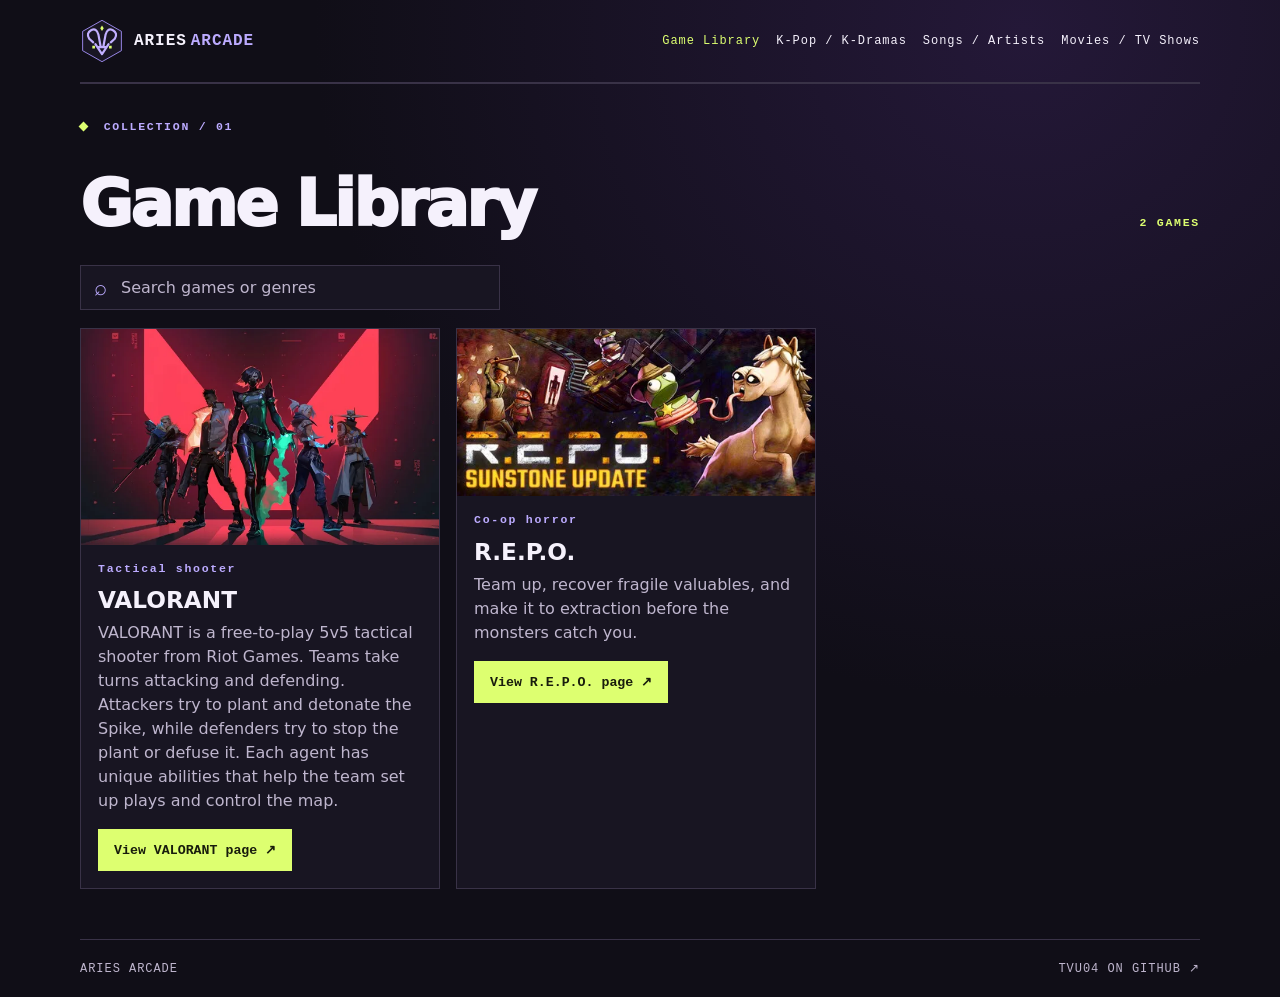
==== docs/game-library.html @ edb8a40a "Give each Aries Arcade collection its own page" ====
<!doctype html>
<html lang="en"><head><meta charset="utf-8"><meta name="viewport" content="width=device-width,initial-scale=1"><meta name="description" content="Aries Arcade, a personal collection of games, music, and shows by Tvu04."><meta name="theme-color" content="#100e17"><link rel="icon" href="logo.svg" type="image/svg+xml"><title>Game Library · Aries Arcade</title><link rel="stylesheet" href="style.css"><link rel="stylesheet" href="collections.css"></head>
<body><header class="shell top collections-top"><a class="brand" href="./"><img src="logo.svg" alt="" width="44" height="44"><span>ARIES<b>ARCADE</b></span></a><nav class="nav collections-nav" aria-label="Main navigation"><a href="game-library.html" aria-current="page">Game Library</a><a href="k-pop-k-dramas.html">K-Pop / K-Dramas</a><a href="songs-artists.html">Songs / Artists</a><a href="movies-tv.html">Movies / TV Shows</a></nav></header>
<main class="shell"><section class="library" id="library" aria-labelledby="library-title"><p class="eyebrow"><span></span> COLLECTION / 01</p><div class="library-head"><h1 class="collection-title" id="library-title">Game Library</h1><p class="count" id="count" aria-live="polite"></p></div><label class="search"><span aria-hidden="true">⌕</span><input id="search" type="search" placeholder="Search games or genres" aria-label="Search games or genres"></label><div class="catalog" id="catalog"></div><noscript><p><a href="valorant.html">VALORANT</a> · <a href="repo.html">R.E.P.O.</a></p></noscript></section></main><footer class="shell foot"><span>ARIES ARCADE</span><a href="https://github.com/Tvu04">TVU04 ON GITHUB ↗</a></footer><script src="games.js?v=valorant-cover"></script></body></html>
---- docs/style.css ----
:root{color-scheme:dark;--background:#100e17;--panel:#181522;--text:#f5f1fc;--muted:#bfb6ce;--lime:#ddff70;--purple:#bcabff;--line:#393247;--mono:ui-monospace,SFMono-Regular,Consolas,monospace}
*{box-sizing:border-box}html{scroll-behavior:smooth}body{margin:0;background:radial-gradient(ellipse at 80% 3%,#241838 0%,transparent 49%),var(--background);color:var(--text);font-family:system-ui,sans-serif}a{color:inherit;text-decoration:none}a:focus-visible,input:focus-visible{outline:2px solid var(--lime);outline-offset:5px}.shell{width:min(1120px,calc(100% - 48px));margin:auto}.top,.foot{display:flex;justify-content:space-between;align-items:center;gap:16px}.top{padding:19px 0;border-bottom:1px solid var(--line)}.brand{display:flex;align-items:center;gap:10px;font:800 1rem var(--mono);letter-spacing:.06em}.brand b{color:var(--purple);margin-left:.25em}.nav,.foot{font:.75rem var(--mono);letter-spacing:.08em}.nav span{color:var(--lime)}.hero{display:grid;grid-template-columns:1.1fr 1fr;gap:52px;align-items:center;padding:65px 0 64px}.eyebrow,.genre,.count,.emblem-tag{font:700 .72rem var(--mono);letter-spacing:.15em;color:var(--purple)}.eyebrow span{display:inline-block;width:7px;height:7px;background:var(--lime);margin-right:8px;transform:rotate(45deg)}h1,h2,h3,p{margin-top:0}h1{font-size:clamp(3.7rem,9vw,8.2rem);line-height:.79;letter-spacing:-.075em;margin:27px 0;font-weight:950}h1 em{font-style:normal;color:var(--purple)}.description{color:var(--muted);max-width:33ch;line-height:1.6;margin-bottom:25px}.button{display:inline-flex;gap:24px;background:var(--lime);color:#181c0c;font:800 .83rem var(--mono);padding:13px 16px}.button:hover{background:#efffb9}.emblem{position:relative;display:grid;place-items:center;aspect-ratio:1.18;border:1px solid var(--line);background:radial-gradient(ellipse,#553880aa,transparent 67%),repeating-linear-gradient(0deg,transparent 0 26px,#a994ff16 26px 27px),repeating-linear-gradient(90deg,transparent 0 26px,#a994ff16 26px 27px),#191424}.orbit{display:grid;place-items:center;width:76%;aspect-ratio:1;border:1px dashed #ae99f476;border-radius:50%;box-shadow:inset 0 0 0 15px #a994ff0c}.orbit img{width:64%;height:auto;filter:drop-shadow(0 0 24px #a994ff65)}.emblem-tag{position:absolute;bottom:11px;background:#191424;padding:5px 8px}.corner{position:absolute;width:15px;height:15px;border:solid var(--purple);border-width:0}.tl{top:0;left:0;border-top-width:2px;border-left-width:2px}.tr{top:0;right:0;border-top-width:2px;border-right-width:2px}.bl{bottom:0;left:0;border-bottom-width:2px;border-left-width:2px}.br{bottom:0;right:0;border-bottom-width:2px;border-right-width:2px}.library{border-top:1px solid var(--line);padding:36px 0 50px;scroll-margin-top:15px}.library-head{display:flex;justify-content:space-between;align-items:baseline;gap:10px}.library h2{font-size:clamp(2rem,5vw,3.6rem);letter-spacing:-.055em;margin-bottom:16px}.count{color:var(--lime);white-space:nowrap}.search{display:flex;align-items:center;gap:10px;background:var(--panel);border:1px solid var(--line);padding:8px 13px;max-width:420px;margin-bottom:18px}.search span{color:var(--purple);font-size:1.4rem}.search input{width:100%;border:0;background:transparent;color:var(--text);font:inherit;padding:4px}.search input::placeholder{color:var(--muted)}.catalog{display:grid;grid-template-columns:repeat(auto-fit,minmax(min(100%,275px),360px));gap:16px}.game{border:1px solid var(--line);background:var(--panel);overflow:hidden}.game-art{display:grid;place-items:center;min-height:120px;background:repeating-linear-gradient(135deg,transparent 0 12px,#ff71871a 12px 13px),linear-gradient(120deg,#321b36,#7d283e);color:#ff93a3;font-size:4.6rem;font-weight:950;line-height:1}.game-info{padding:17px}.game h3{margin-bottom:8px;font-size:1.45rem}.game-info p:last-child,.empty{color:var(--muted);margin-bottom:0;line-height:1.5}.foot{border-top:1px solid var(--line);padding:21px 0;color:var(--muted)}.foot a:hover,.nav:hover{color:var(--lime)}@media(max-width:720px){.shell{width:calc(100% - 34px)}.hero{grid-template-columns:1fr;gap:32px;padding:41px 0}.emblem{max-width:420px;width:100%}.foot{font-size:.68rem}}@media(prefers-reduced-motion:reduce){html{scroll-behavior:auto}}

.game-info > p:not(.genre){color:var(--muted);line-height:1.5}
.catalog:has(.game--valorant){grid-template-columns:minmax(0,1fr)}
.game--valorant{--red:#ff7984;border-color:#593442;background:linear-gradient(145deg,#281723,#181522 46%);box-shadow:0 16px 36px #08060c65}
.game--valorant .game-art{min-height:clamp(130px,23vw,240px);color:#fff1f1;font-size:clamp(2.35rem,9vw,7rem);letter-spacing:-.075em;font-style:italic;border-bottom:1px solid #753947;text-shadow:5px 5px 0 #350c26}
.game--valorant .game-info{padding:clamp(16px,4vw,38px)}
.game--valorant .genre{color:var(--red)}
.game--valorant .game-info>p:not(.genre){max-width:72ch}
.valorant-profile h4{margin:27px 0 12px;font:800 .8rem var(--mono);text-transform:uppercase;letter-spacing:.14em}
.valorant-profile h4::before{content:"";display:inline-block;width:9px;height:9px;background:var(--red);margin-right:10px;transform:skew(-18deg)}
.rank-grid{display:grid;grid-template-columns:repeat(2,minmax(0,1fr));gap:12px;margin:24px 0 0}
.rank-tile{padding:clamp(9px,2vw,20px);border:1px solid var(--rank-border);background:linear-gradient(135deg,var(--rank-bg),#1b1724);color:var(--rank-color)}
.rank-tile--diamond{--rank-color:#e5baff;--rank-bg:#452653;--rank-border:#8d62b3}
.rank-tile--platinum{--rank-color:#9ef4e3;--rank-bg:#173e43;--rank-border:#457c80}
.rank-tile dt{font:800 .7rem var(--mono);text-transform:uppercase;letter-spacing:.12em}
.rank-tile dd{display:flex;align-items:center;gap:clamp(4px,1.5vw,12px);margin:6px 0 0;font-size:clamp(.92rem,3vw,1.8rem);line-height:1.15}
.rank-tile img{width:clamp(34px,8vw,68px);height:auto;flex:none}
.agent-grid,.map-list{padding:0;margin:0;list-style:none}
.agent-grid{display:grid;grid-template-columns:repeat(auto-fit,minmax(min(100%,80px),1fr));gap:8px}
.agent-grid li{min-width:0;overflow:hidden;border:1px solid #564152;background:radial-gradient(ellipse at 50% 28%,#673c59,#241b30 70%);text-align:center}
.agent-grid img{display:block;width:100%;height:auto;aspect-ratio:1;object-fit:contain}
.agent-grid span{display:block;padding:6px 2px;background:#241925;font:700 .7rem var(--mono);overflow-wrap:anywhere}
.map-list{display:flex;flex-wrap:wrap;gap:8px}
.map-list button{cursor:pointer;padding:7px 12px;border:1px solid #734557;background:#321f2c;color:#ffd1d7;font:700 .75rem var(--mono)}
.game-credit{display:inline-block;margin-top:20px;color:var(--muted);font:.69rem var(--mono)}
.game-credit:hover{color:var(--red)}

.map-list button:hover,.map-list button:focus-visible{border-color:var(--red);background:#512733}
.map-list button:focus-visible,.map-preview button:focus-visible{outline:2px solid var(--lime);outline-offset:3px}
.map-preview{width:min(880px,calc(100% - 28px));padding:0;border:1px solid #a65b69;background:#1c1420;color:var(--text);box-shadow:0 20px 80px #000a}
.map-preview::backdrop{background:#0a0710d9}
.map-preview-header{display:flex;justify-content:space-between;align-items:center;gap:12px;padding:10px 14px}
.map-preview-header h2{margin:0;font-size:clamp(1.25rem,4vw,2rem)}
.map-preview button{cursor:pointer;min-width:44px;min-height:44px;border:1px solid #734557;background:#321f2c;color:#ffd1d7;font-size:1.5rem}
.map-preview img{display:block;width:100%;height:auto;max-height:72vh;object-fit:contain;background:#100e17}

.competitive-stats{display:grid;grid-template-columns:repeat(auto-fit,minmax(min(100%,122px),1fr));gap:8px;margin:0}
.competitive-stats div{min-width:0;padding:11px 12px;border:1px solid #533946;background:linear-gradient(135deg,#342130,#201927)}
.competitive-stats dt{color:var(--muted);font:700 .72rem/1.35 var(--mono)}
.competitive-stats dd{margin:5px 0 0;color:#ffd6da;font-size:1.2rem;font-weight:850;font-variant-numeric:tabular-nums}

.agent-roles{display:grid;grid-template-columns:repeat(auto-fit,minmax(min(100%,260px),1fr));gap:12px}
.agent-role{padding:12px;border:1px solid #564152;background:#211826;--role-color:#ff9b9f}
.agent-role--sentinel{--role-color:#83ebcb}
.agent-role--initiator{--role-color:#ffc982}
.agent-role--controller{--role-color:#c8b6ff}
.agent-role h5{margin:0 0 10px;color:var(--role-color);font:800 .76rem var(--mono);text-transform:uppercase;letter-spacing:.12em}
.agent-role .agent-grid{grid-template-columns:repeat(3,minmax(0,1fr))}
.agent-grid button{display:block;width:100%;padding:0;border:0;background:transparent;color:var(--text);cursor:pointer}
.agent-grid button:hover span{color:var(--role-color)}
.agent-grid button:focus-visible{outline:2px solid var(--role-color);outline-offset:-2px}
.agent-preview{width:min(620px,calc(100% - 28px))}
.agent-preview-body{display:grid;grid-template-columns:minmax(64px,120px) minmax(0,1fr);gap:14px;padding:0 14px 18px}
.agent-preview-body img{background:radial-gradient(#673c59,#241b30);border:1px solid #564152}
.agent-preview-role{color:#e5baff;font:800 .75rem var(--mono);text-transform:uppercase}
.agent-preview-detail{color:var(--muted);line-height:1.5}
.agent-preview-body h3{font-size:.95rem;margin-bottom:8px}
.agent-preview .map-list li{padding:6px 8px;border:1px solid #734557;color:#ffd1d7;font:.72rem var(--mono)}
---- docs/collections.css ----
.collections-nav{display:flex;flex-wrap:wrap;gap:.65rem 1rem}.collections-nav a[aria-current=page]{color:var(--lime)}.collection-title{font-size:clamp(2.3rem,7vw,4rem);line-height:1.08;margin:.4em 0;letter-spacing:-.04em}.collection-page{padding-block:2.25rem}.collection-page p,.collection-grid article>p:last-child{color:var(--muted);line-height:1.6}.collection-links{padding-block:1.75rem;border-top:1px solid var(--line)}.collection-grid{display:grid;grid-template-columns:repeat(auto-fit,minmax(min(100%,220px),1fr));gap:12px}.collection-grid article{padding:14px;border:1px solid var(--line);background:var(--panel);scroll-margin-top:1rem}.collection-grid a{color:var(--lime)}.collection-grid a:hover{text-decoration:underline}.collection-grid article>p:last-child{margin-bottom:0}@media(max-width:640px){.collections-top{flex-wrap:wrap}.collections-nav{width:100%}}
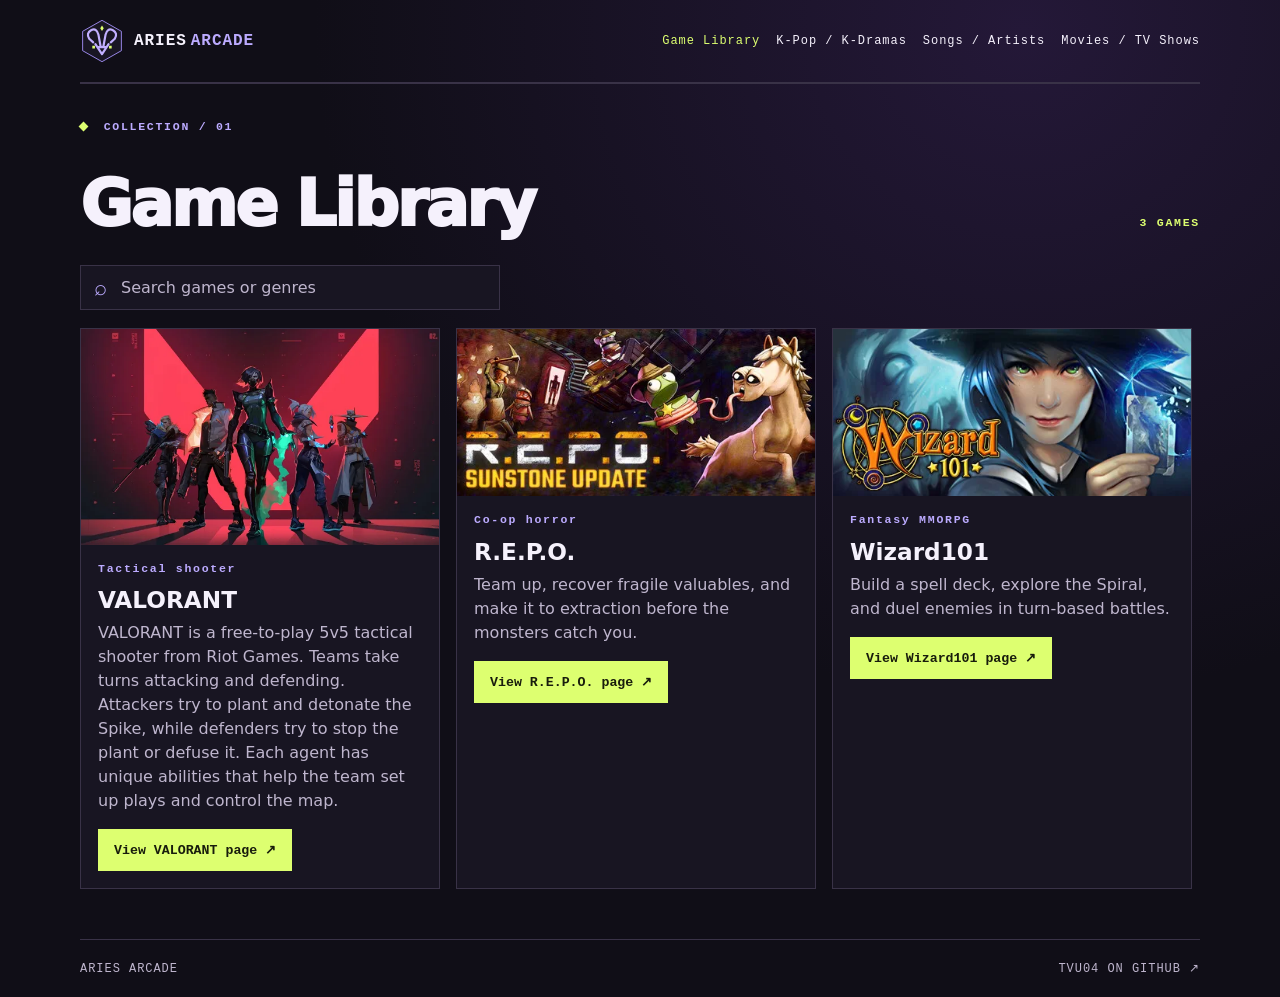
==== commit a98013c5: "Add Wizard101 to Aries Arcade" ====
--- a/docs/game-library.html
+++ b/docs/game-library.html
@@ -1,4 +1,4 @@
 <!doctype html>
-<html lang="en"><head><meta charset="utf-8"><meta name="viewport" content="width=device-width,initial-scale=1"><meta name="description" content="Aries Arcade, a personal collection of games, music, and shows by Tvu04."><meta name="theme-color" content="#100e17"><link rel="icon" href="logo.svg" type="image/svg+xml"><title>Game Library · Aries Arcade</title><link rel="stylesheet" href="style.css"><link rel="stylesheet" href="collections.css"></head>
-<body><header class="shell top collections-top"><a class="brand" href="./"><img src="logo.svg" alt="" width="44" height="44"><span>ARIES<b>ARCADE</b></span></a><nav class="nav collections-nav" aria-label="Main navigation"><a href="game-library.html" aria-current="page">Game Library</a><a href="k-pop-k-dramas.html">K-Pop / K-Dramas</a><a href="songs-artists.html">Songs / Artists</a><a href="movies-tv.html">Movies / TV Shows</a></nav></header>
-<main class="shell"><section class="library" id="library" aria-labelledby="library-title"><p class="eyebrow"><span></span> COLLECTION / 01</p><div class="library-head"><h1 class="collection-title" id="library-title">Game Library</h1><p class="count" id="count" aria-live="polite"></p></div><label class="search"><span aria-hidden="true">⌕</span><input id="search" type="search" placeholder="Search games or genres" aria-label="Search games or genres"></label><div class="catalog" id="catalog"></div><noscript><p><a href="valorant.html">VALORANT</a> · <a href="repo.html">R.E.P.O.</a></p></noscript></section></main><footer class="shell foot"><span>ARIES ARCADE</span><a href="https://github.com/Tvu04">TVU04 ON GITHUB ↗</a></footer><script src="games.js?v=valorant-cover"></script></body></html>
+<html lang="en"><head><meta charset="utf-8"><meta name="viewport" content="width=device-width,initial-scale=1"><meta name="description" content="Aries Arcade, a personal collection of games, music, and shows by Tvu04."><meta name="theme-color" content="#100e17"><link rel="icon" href="logo.svg" type="image/svg+xml"><title>Game Library · Aries Arcade</title><link rel="stylesheet" href="style.css?v=single-nav-link"><link rel="stylesheet" href="collections.css?v=single-nav-link"></head>
+<body><header class="shell top collections-top"><a class="brand" href="./"><img src="logo.svg" alt="" width="44" height="44"><span>ARIES<b>ARCADE</b></span></a><nav class="collections-nav" aria-label="Main navigation"><a href="game-library.html" aria-current="page">Game Library</a><a href="k-pop-k-dramas.html">K-Pop / K-Dramas</a><a href="songs-artists.html">Songs / Artists</a><a href="movies-tv.html">Movies / TV Shows</a></nav></header>
+<main class="shell"><section class="library" id="library" aria-labelledby="library-title"><p class="eyebrow"><span></span> COLLECTION / 01</p><div class="library-head"><h1 class="collection-title" id="library-title">Game Library</h1><p class="count" id="count" aria-live="polite"></p></div><label class="search"><span aria-hidden="true">⌕</span><input id="search" type="search" placeholder="Search games or genres" aria-label="Search games or genres"></label><div class="catalog" id="catalog"></div><noscript><p><a href="valorant.html">VALORANT</a> · <a href="repo.html">R.E.P.O.</a> · <a href="wizard101.html">Wizard101</a></p></noscript></section></main><footer class="shell foot"><span>ARIES ARCADE</span><a href="https://github.com/Tvu04">TVU04 ON GITHUB ↗</a></footer><script src="games.js?v=wizard101"></script></body></html>
--- a/docs/style.css
+++ b/docs/style.css
@@ -1,5 +1,5 @@
 :root{color-scheme:dark;--background:#100e17;--panel:#181522;--text:#f5f1fc;--muted:#bfb6ce;--lime:#ddff70;--purple:#bcabff;--line:#393247;--mono:ui-monospace,SFMono-Regular,Consolas,monospace}
-*{box-sizing:border-box}html{scroll-behavior:smooth}body{margin:0;background:radial-gradient(ellipse at 80% 3%,#241838 0%,transparent 49%),var(--background);color:var(--text);font-family:system-ui,sans-serif}a{color:inherit;text-decoration:none}a:focus-visible,input:focus-visible{outline:2px solid var(--lime);outline-offset:5px}.shell{width:min(1120px,calc(100% - 48px));margin:auto}.top,.foot{display:flex;justify-content:space-between;align-items:center;gap:16px}.top{padding:19px 0;border-bottom:1px solid var(--line)}.brand{display:flex;align-items:center;gap:10px;font:800 1rem var(--mono);letter-spacing:.06em}.brand b{color:var(--purple);margin-left:.25em}.nav,.foot{font:.75rem var(--mono);letter-spacing:.08em}.nav span{color:var(--lime)}.hero{display:grid;grid-template-columns:1.1fr 1fr;gap:52px;align-items:center;padding:65px 0 64px}.eyebrow,.genre,.count,.emblem-tag{font:700 .72rem var(--mono);letter-spacing:.15em;color:var(--purple)}.eyebrow span{display:inline-block;width:7px;height:7px;background:var(--lime);margin-right:8px;transform:rotate(45deg)}h1,h2,h3,p{margin-top:0}h1{font-size:clamp(3.7rem,9vw,8.2rem);line-height:.79;letter-spacing:-.075em;margin:27px 0;font-weight:950}h1 em{font-style:normal;color:var(--purple)}.description{color:var(--muted);max-width:33ch;line-height:1.6;margin-bottom:25px}.button{display:inline-flex;gap:24px;background:var(--lime);color:#181c0c;font:800 .83rem var(--mono);padding:13px 16px}.button:hover{background:#efffb9}.emblem{position:relative;display:grid;place-items:center;aspect-ratio:1.18;border:1px solid var(--line);background:radial-gradient(ellipse,#553880aa,transparent 67%),repeating-linear-gradient(0deg,transparent 0 26px,#a994ff16 26px 27px),repeating-linear-gradient(90deg,transparent 0 26px,#a994ff16 26px 27px),#191424}.orbit{display:grid;place-items:center;width:76%;aspect-ratio:1;border:1px dashed #ae99f476;border-radius:50%;box-shadow:inset 0 0 0 15px #a994ff0c}.orbit img{width:64%;height:auto;filter:drop-shadow(0 0 24px #a994ff65)}.emblem-tag{position:absolute;bottom:11px;background:#191424;padding:5px 8px}.corner{position:absolute;width:15px;height:15px;border:solid var(--purple);border-width:0}.tl{top:0;left:0;border-top-width:2px;border-left-width:2px}.tr{top:0;right:0;border-top-width:2px;border-right-width:2px}.bl{bottom:0;left:0;border-bottom-width:2px;border-left-width:2px}.br{bottom:0;right:0;border-bottom-width:2px;border-right-width:2px}.library{border-top:1px solid var(--line);padding:36px 0 50px;scroll-margin-top:15px}.library-head{display:flex;justify-content:space-between;align-items:baseline;gap:10px}.library h2{font-size:clamp(2rem,5vw,3.6rem);letter-spacing:-.055em;margin-bottom:16px}.count{color:var(--lime);white-space:nowrap}.search{display:flex;align-items:center;gap:10px;background:var(--panel);border:1px solid var(--line);padding:8px 13px;max-width:420px;margin-bottom:18px}.search span{color:var(--purple);font-size:1.4rem}.search input{width:100%;border:0;background:transparent;color:var(--text);font:inherit;padding:4px}.search input::placeholder{color:var(--muted)}.catalog{display:grid;grid-template-columns:repeat(auto-fit,minmax(min(100%,275px),360px));gap:16px}.game{border:1px solid var(--line);background:var(--panel);overflow:hidden}.game-art{display:grid;place-items:center;min-height:120px;background:repeating-linear-gradient(135deg,transparent 0 12px,#ff71871a 12px 13px),linear-gradient(120deg,#321b36,#7d283e);color:#ff93a3;font-size:4.6rem;font-weight:950;line-height:1}.game-info{padding:17px}.game h3{margin-bottom:8px;font-size:1.45rem}.game-info p:last-child,.empty{color:var(--muted);margin-bottom:0;line-height:1.5}.foot{border-top:1px solid var(--line);padding:21px 0;color:var(--muted)}.foot a:hover,.nav:hover{color:var(--lime)}@media(max-width:720px){.shell{width:calc(100% - 34px)}.hero{grid-template-columns:1fr;gap:32px;padding:41px 0}.emblem{max-width:420px;width:100%}.foot{font-size:.68rem}}@media(prefers-reduced-motion:reduce){html{scroll-behavior:auto}}
+*{box-sizing:border-box}html{scroll-behavior:smooth}body{margin:0;background:radial-gradient(ellipse at 80% 3%,#241838 0%,transparent 49%),var(--background);color:var(--text);font-family:system-ui,sans-serif}a{color:inherit;text-decoration:none}a:focus-visible,input:focus-visible{outline:2px solid var(--lime);outline-offset:5px}.shell{width:min(1120px,calc(100% - 48px));margin:auto}.top,.foot{display:flex;justify-content:space-between;align-items:center;gap:16px}.top{padding:19px 0;border-bottom:1px solid var(--line)}.brand{display:flex;align-items:center;gap:10px;font:800 1rem var(--mono);letter-spacing:.06em}.brand b{color:var(--purple);margin-left:.25em}.nav,.foot{font:.75rem var(--mono);letter-spacing:.08em}.nav span{color:var(--lime)}.hero{display:grid;grid-template-columns:1.1fr 1fr;gap:52px;align-items:center;padding:65px 0 64px}.eyebrow,.genre,.count,.emblem-tag{font:700 .72rem var(--mono);letter-spacing:.15em;color:var(--purple)}.eyebrow span{display:inline-block;width:7px;height:7px;background:var(--lime);margin-right:8px;transform:rotate(45deg)}h1,h2,h3,p{margin-top:0}h1{font-size:clamp(3.7rem,9vw,8.2rem);line-height:.79;letter-spacing:-.075em;margin:27px 0;font-weight:950}h1 em{font-style:normal;color:var(--purple)}.description{color:var(--muted);max-width:33ch;line-height:1.6;margin-bottom:25px}.button{display:inline-flex;gap:24px;background:var(--lime);color:#181c0c;font:800 .83rem var(--mono);padding:13px 16px}.button:hover{background:#efffb9}.emblem{position:relative;display:grid;place-items:center;aspect-ratio:1.18;border:1px solid var(--line);background:radial-gradient(ellipse,#553880aa,transparent 67%),repeating-linear-gradient(0deg,transparent 0 26px,#a994ff16 26px 27px),repeating-linear-gradient(90deg,transparent 0 26px,#a994ff16 26px 27px),#191424}.orbit{display:grid;place-items:center;width:76%;aspect-ratio:1;border:1px dashed #ae99f476;border-radius:50%;box-shadow:inset 0 0 0 15px #a994ff0c}.orbit img{width:64%;height:auto;filter:drop-shadow(0 0 24px #a994ff65)}.emblem-tag{position:absolute;bottom:11px;background:#191424;padding:5px 8px}.corner{position:absolute;width:15px;height:15px;border:solid var(--purple);border-width:0}.tl{top:0;left:0;border-top-width:2px;border-left-width:2px}.tr{top:0;right:0;border-top-width:2px;border-right-width:2px}.bl{bottom:0;left:0;border-bottom-width:2px;border-left-width:2px}.br{bottom:0;right:0;border-bottom-width:2px;border-right-width:2px}.library{border-top:1px solid var(--line);padding:36px 0 50px;scroll-margin-top:15px}.library-head{display:flex;justify-content:space-between;align-items:baseline;gap:10px}.library h2{font-size:clamp(2rem,5vw,3.6rem);letter-spacing:-.055em;margin-bottom:16px}.count{color:var(--lime);white-space:nowrap}.search{display:flex;align-items:center;gap:10px;background:var(--panel);border:1px solid var(--line);padding:8px 13px;max-width:420px;margin-bottom:18px}.search span{color:var(--purple);font-size:1.4rem}.search input{width:100%;border:0;background:transparent;color:var(--text);font:inherit;padding:4px}.search input::placeholder{color:var(--muted)}.catalog{display:grid;grid-template-columns:repeat(auto-fit,minmax(min(100%,275px),360px));gap:16px}.game{border:1px solid var(--line);background:var(--panel);overflow:hidden}.game-art{display:grid;place-items:center;min-height:120px;background:repeating-linear-gradient(135deg,transparent 0 12px,#ff71871a 12px 13px),linear-gradient(120deg,#321b36,#7d283e);color:#ff93a3;font-size:4.6rem;font-weight:950;line-height:1}.game-info{padding:17px}.game h3{margin-bottom:8px;font-size:1.45rem}.game-info p:last-child,.empty{color:var(--muted);margin-bottom:0;line-height:1.5}.foot{border-top:1px solid var(--line);padding:21px 0;color:var(--muted)}.foot a:hover,a.nav:hover{color:var(--lime)}@media(max-width:720px){.shell{width:calc(100% - 34px)}.hero{grid-template-columns:1fr;gap:32px;padding:41px 0}.emblem{max-width:420px;width:100%}.foot{font-size:.68rem}}@media(prefers-reduced-motion:reduce){html{scroll-behavior:auto}}
 
 .game-info > p:not(.genre){color:var(--muted);line-height:1.5}
 .catalog:has(.game--valorant){grid-template-columns:minmax(0,1fr)}
--- a/docs/collections.css
+++ b/docs/collections.css
@@ -1 +1 @@
-.collections-nav{display:flex;flex-wrap:wrap;gap:.65rem 1rem}.collections-nav a[aria-current=page]{color:var(--lime)}.collection-title{font-size:clamp(2.3rem,7vw,4rem);line-height:1.08;margin:.4em 0;letter-spacing:-.04em}.collection-page{padding-block:2.25rem}.collection-page p,.collection-grid article>p:last-child{color:var(--muted);line-height:1.6}.collection-links{padding-block:1.75rem;border-top:1px solid var(--line)}.collection-grid{display:grid;grid-template-columns:repeat(auto-fit,minmax(min(100%,220px),1fr));gap:12px}.collection-grid article{padding:14px;border:1px solid var(--line);background:var(--panel);scroll-margin-top:1rem}.collection-grid a{color:var(--lime)}.collection-grid a:hover{text-decoration:underline}.collection-grid article>p:last-child{margin-bottom:0}@media(max-width:640px){.collections-top{flex-wrap:wrap}.collections-nav{width:100%}}+.collections-nav{display:flex;flex-wrap:wrap;gap:.65rem 1rem;font:.75rem var(--mono);letter-spacing:.08em}.collections-nav a{color:var(--text)}.collections-nav a[aria-current=page],.collections-nav a:focus-visible,.collections-nav a:active{color:var(--lime)}@media(hover:hover){.collections-nav:has(a:hover) a[aria-current=page]:not(:hover):not(:focus-visible){color:var(--text)}.collections-nav a:hover{color:var(--lime)}}.collection-title{font-size:clamp(2.3rem,7vw,4rem);line-height:1.08;margin:.4em 0;letter-spacing:-.04em}.collection-page{padding-block:2.25rem}.collection-page p,.collection-grid article>p:last-child{color:var(--muted);line-height:1.6}.collection-links{padding-block:1.75rem;border-top:1px solid var(--line)}.collection-grid{display:grid;grid-template-columns:repeat(auto-fit,minmax(min(100%,220px),1fr));gap:12px}.collection-grid article{padding:14px;border:1px solid var(--line);background:var(--panel);scroll-margin-top:1rem}.collection-grid a:hover,.collection-grid a:focus-visible,.collection-grid a:active{color:var(--lime);text-decoration:underline}.collection-grid article>p:last-child{margin-bottom:0}@media(max-width:640px){.collections-top{flex-wrap:wrap}.collections-nav{width:100%}}
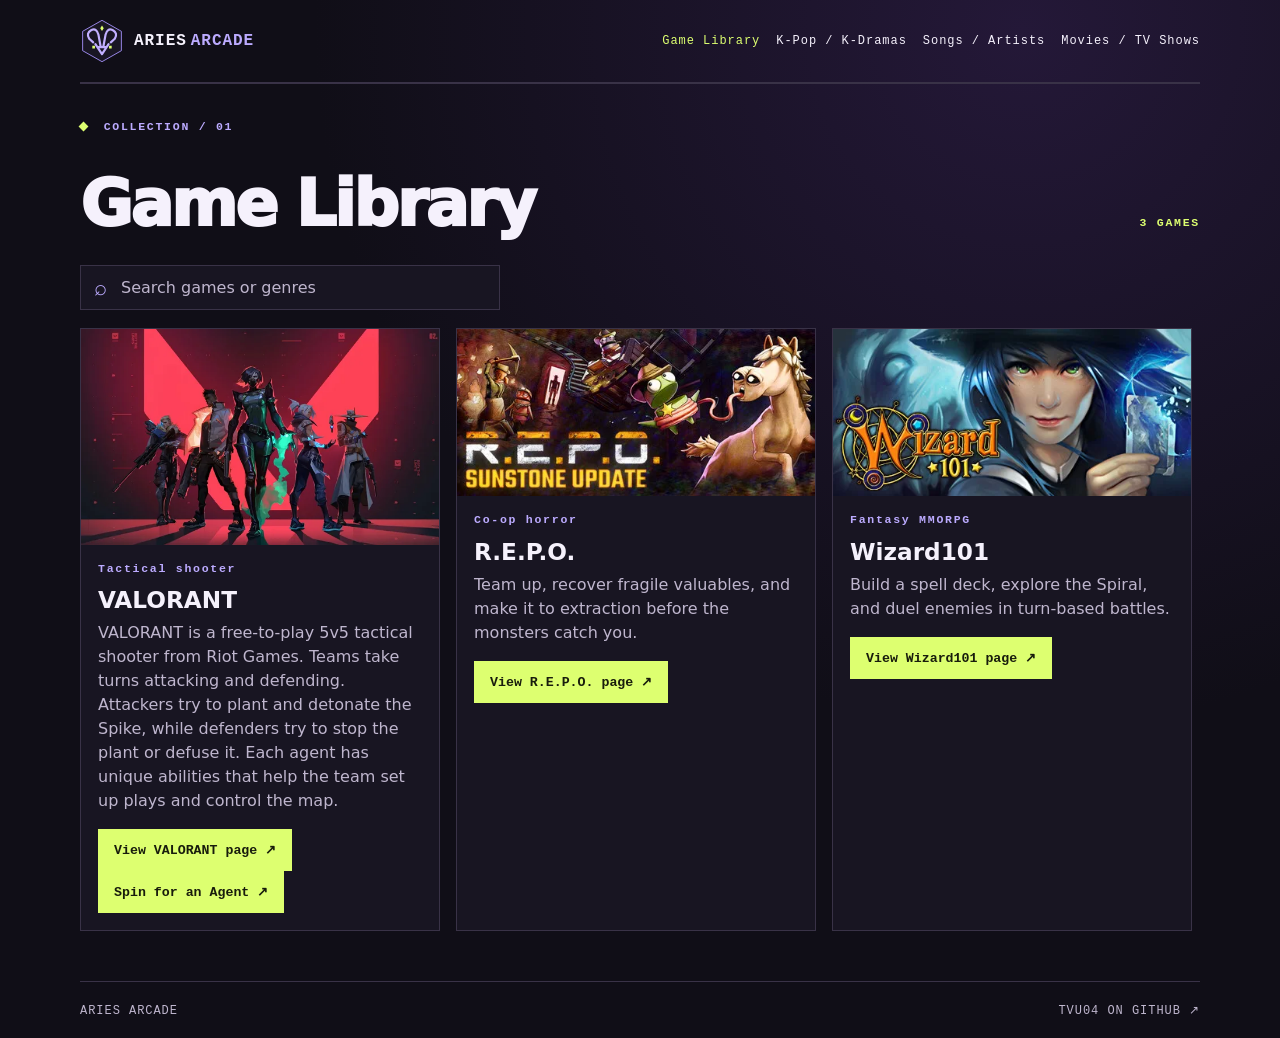
==== commit f0bac0ca: "Load the updated Valorant Game Library card" ====
--- a/docs/game-library.html
+++ b/docs/game-library.html
@@ -1,4 +1,4 @@
 <!doctype html>
 <html lang="en"><head><meta charset="utf-8"><meta name="viewport" content="width=device-width,initial-scale=1"><meta name="description" content="Aries Arcade, a personal collection of games, music, and shows by Tvu04."><meta name="theme-color" content="#100e17"><link rel="icon" href="logo.svg" type="image/svg+xml"><title>Game Library · Aries Arcade</title><link rel="stylesheet" href="style.css?v=single-nav-link"><link rel="stylesheet" href="collections.css?v=single-nav-link"></head>
 <body><header class="shell top collections-top"><a class="brand" href="./"><img src="logo.svg" alt="" width="44" height="44"><span>ARIES<b>ARCADE</b></span></a><nav class="collections-nav" aria-label="Main navigation"><a href="game-library.html" aria-current="page">Game Library</a><a href="k-pop-k-dramas.html">K-Pop / K-Dramas</a><a href="songs-artists.html">Songs / Artists</a><a href="movies-tv.html">Movies / TV Shows</a></nav></header>
-<main class="shell"><section class="library" id="library" aria-labelledby="library-title"><p class="eyebrow"><span></span> COLLECTION / 01</p><div class="library-head"><h1 class="collection-title" id="library-title">Game Library</h1><p class="count" id="count" aria-live="polite"></p></div><label class="search"><span aria-hidden="true">⌕</span><input id="search" type="search" placeholder="Search games or genres" aria-label="Search games or genres"></label><div class="catalog" id="catalog"></div><noscript><p><a href="valorant.html">VALORANT</a> · <a href="repo.html">R.E.P.O.</a> · <a href="wizard101.html">Wizard101</a></p></noscript></section></main><footer class="shell foot"><span>ARIES ARCADE</span><a href="https://github.com/Tvu04">TVU04 ON GITHUB ↗</a></footer><script src="games.js?v=wizard101"></script></body></html>
+<main class="shell"><section class="library" id="library" aria-labelledby="library-title"><p class="eyebrow"><span></span> COLLECTION / 01</p><div class="library-head"><h1 class="collection-title" id="library-title">Game Library</h1><p class="count" id="count" aria-live="polite"></p></div><label class="search"><span aria-hidden="true">⌕</span><input id="search" type="search" placeholder="Search games or genres" aria-label="Search games or genres"></label><div class="catalog" id="catalog"></div><noscript><p><a href="valorant.html">VALORANT</a> · <a href="valorant-roulette.html">Spin for an Agent</a> · <a href="repo.html">R.E.P.O.</a> · <a href="wizard101.html">Wizard101</a></p></noscript></section></main><footer class="shell foot"><span>ARIES ARCADE</span><a href="https://github.com/Tvu04">TVU04 ON GITHUB ↗</a></footer><script src="games.js?v=valorant-roulette"></script></body></html>
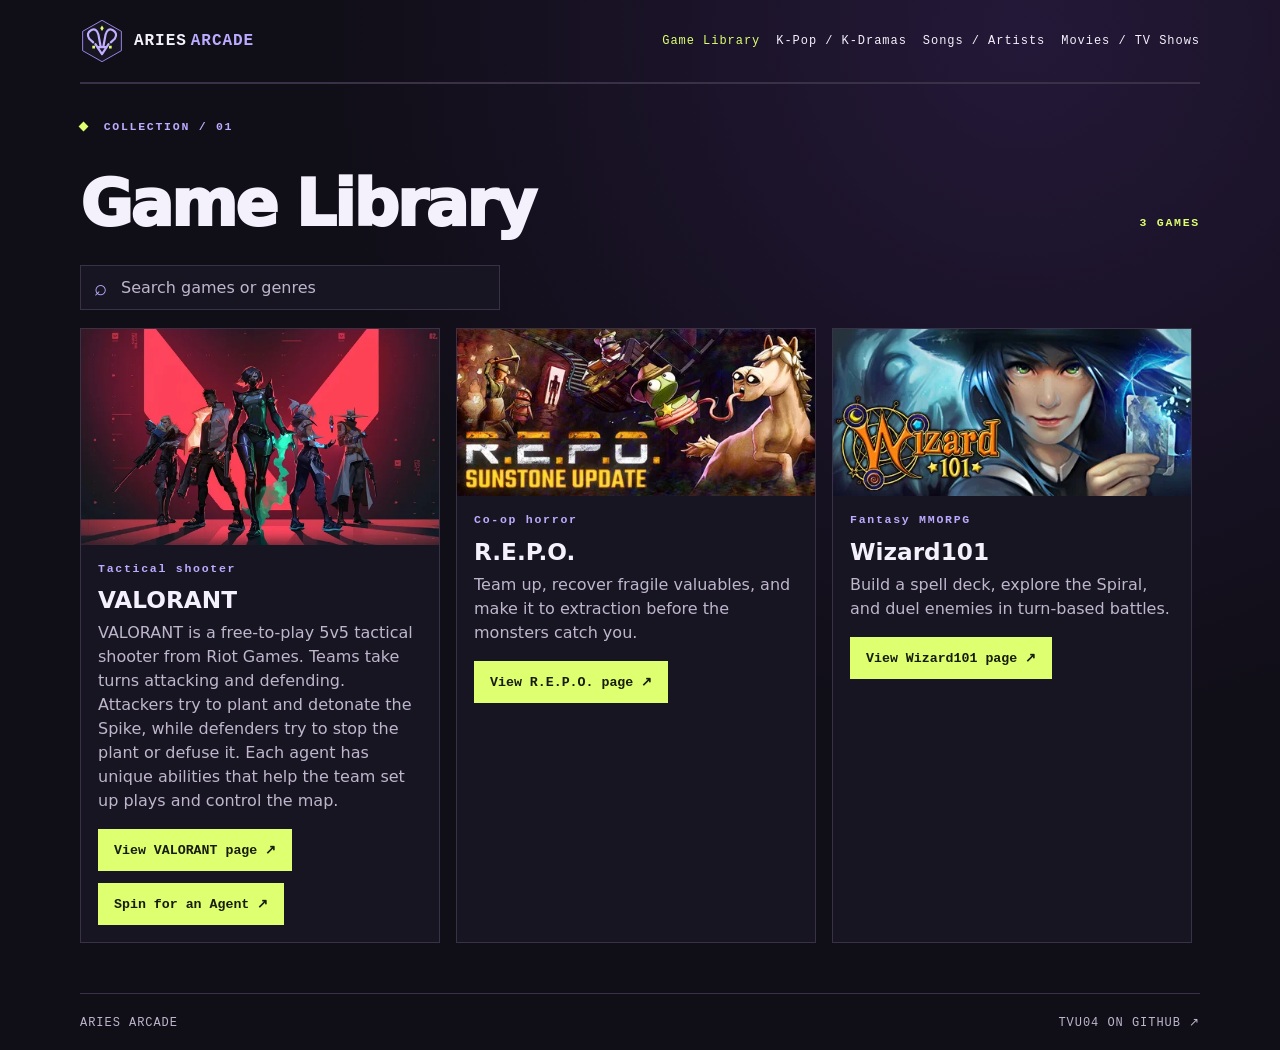
==== commit f1a7c60f: "Refresh the Game Library button layout" ====
--- a/docs/game-library.html
+++ b/docs/game-library.html
@@ -1,4 +1,4 @@
 <!doctype html>
 <html lang="en"><head><meta charset="utf-8"><meta name="viewport" content="width=device-width,initial-scale=1"><meta name="description" content="Aries Arcade, a personal collection of games, music, and shows by Tvu04."><meta name="theme-color" content="#100e17"><link rel="icon" href="logo.svg" type="image/svg+xml"><title>Game Library · Aries Arcade</title><link rel="stylesheet" href="style.css?v=single-nav-link"><link rel="stylesheet" href="collections.css?v=single-nav-link"></head>
 <body><header class="shell top collections-top"><a class="brand" href="./"><img src="logo.svg" alt="" width="44" height="44"><span>ARIES<b>ARCADE</b></span></a><nav class="collections-nav" aria-label="Main navigation"><a href="game-library.html" aria-current="page">Game Library</a><a href="k-pop-k-dramas.html">K-Pop / K-Dramas</a><a href="songs-artists.html">Songs / Artists</a><a href="movies-tv.html">Movies / TV Shows</a></nav></header>
-<main class="shell"><section class="library" id="library" aria-labelledby="library-title"><p class="eyebrow"><span></span> COLLECTION / 01</p><div class="library-head"><h1 class="collection-title" id="library-title">Game Library</h1><p class="count" id="count" aria-live="polite"></p></div><label class="search"><span aria-hidden="true">⌕</span><input id="search" type="search" placeholder="Search games or genres" aria-label="Search games or genres"></label><div class="catalog" id="catalog"></div><noscript><p><a href="valorant.html">VALORANT</a> · <a href="valorant-roulette.html">Spin for an Agent</a> · <a href="repo.html">R.E.P.O.</a> · <a href="wizard101.html">Wizard101</a></p></noscript></section></main><footer class="shell foot"><span>ARIES ARCADE</span><a href="https://github.com/Tvu04">TVU04 ON GITHUB ↗</a></footer><script src="games.js?v=valorant-roulette"></script></body></html>
+<main class="shell"><section class="library" id="library" aria-labelledby="library-title"><p class="eyebrow"><span></span> COLLECTION / 01</p><div class="library-head"><h1 class="collection-title" id="library-title">Game Library</h1><p class="count" id="count" aria-live="polite"></p></div><label class="search"><span aria-hidden="true">⌕</span><input id="search" type="search" placeholder="Search games or genres" aria-label="Search games or genres"></label><div class="catalog" id="catalog"></div><noscript><p><a href="valorant.html">VALORANT</a> · <a href="valorant-roulette.html">Spin for an Agent</a> · <a href="repo.html">R.E.P.O.</a> · <a href="wizard101.html">Wizard101</a></p></noscript></section></main><footer class="shell foot"><span>ARIES ARCADE</span><a href="https://github.com/Tvu04">TVU04 ON GITHUB ↗</a></footer><script src="games.js?v=valorant-actions"></script></body></html>
